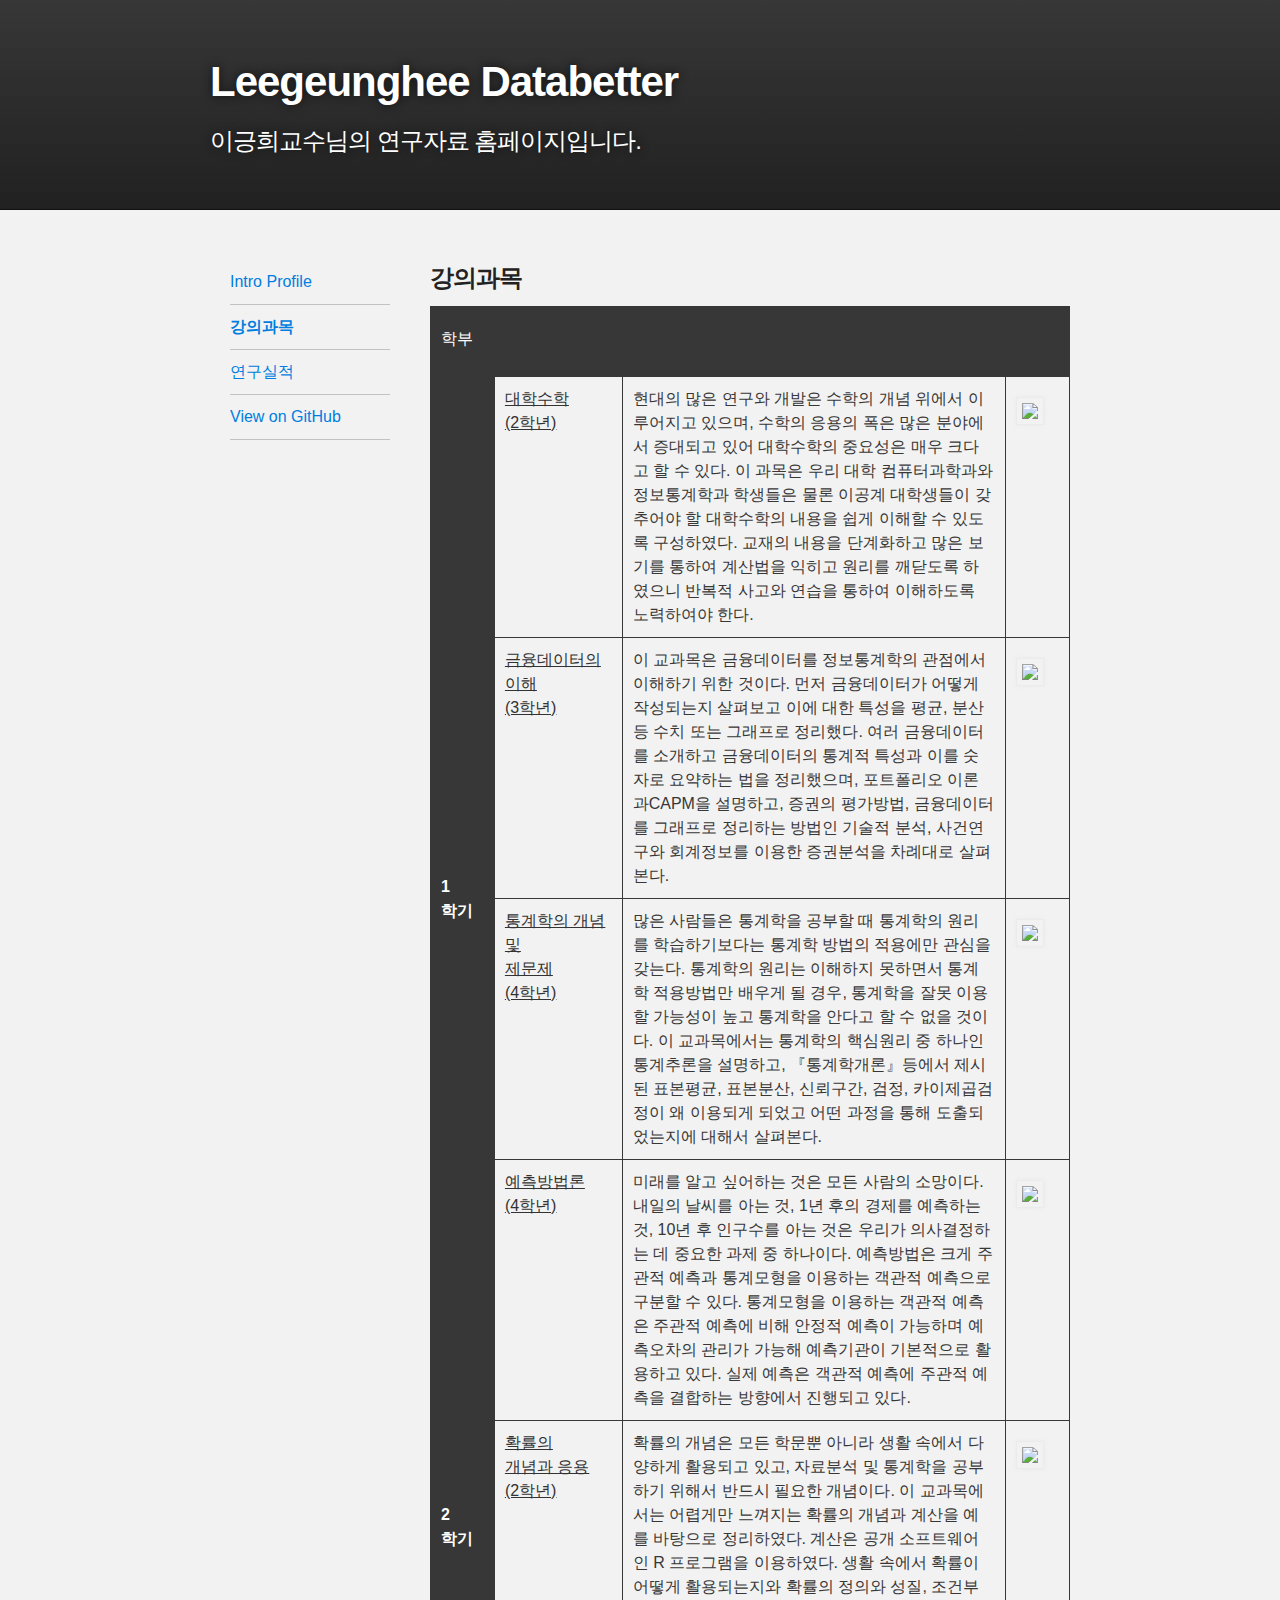
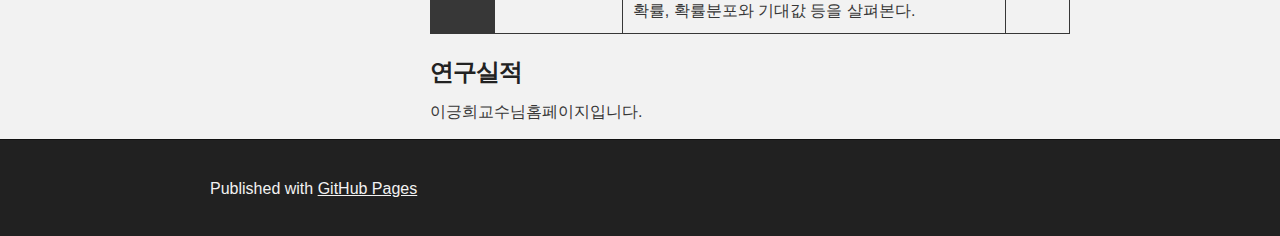
==== lecture.html @ 4a2f998e "Add files via upload" ====
<!DOCTYPE html>
<html>

  <head>
    <meta charset='utf-8'>
    <meta http-equiv="X-UA-Compatible" content="chrome=1">
    <meta name="description" content="Databetter01.GitHub.io : ">

    <link rel="stylesheet" type="text/css" media="screen" href="stylesheets/stylesheet.css">

    <title>Leegeunghee Databetter</title>
  </head>

  <body>

    <!-- HEADER -->
    <div id="header_wrap" class="outer">
        <header class="inner">
          <!--<a id="forkme_banner" href="https://github.com/databetter01">View on GitHub</a>-->

          <h1 id="project_title">Leegeunghee Databetter</h1>
          <h2 id="project_tagline">이긍희교수님의 연구자료 홈페이지입니다.</h2>

        </header>
    </div>

    <!-- MAIN CONTENT -->
    <div id="main_content_wrap" class="outer">
    
      <section id="main_content" class="inner_Wrap">
        <div class="left">
          <ul>
            <li><a href="profile.html">Intro Profile</a></li>
            <li class="on"><a href="lecture.html">강의과목</a></li>
            <li><a href="research.html">연구실적</a></li>
            <li><a href="https://github.com/databetter01">View on GitHub</a></li>
            </ul>
        </div>
        <div class="right">
        <h3>
<a id="welcome-to-github-pages" class="anchor" href="#welcome-to-github-pages" aria-hidden="true"><span aria-hidden="true" class="octicon octicon-link"></span></a>강의과목</h3>
 <div class="tbl">
  <table border="0" cellpadding="0" cellspacing="0">
		<col width="10%">
		    <col width="20%">
		    <col width="*">
             <col width="10%">

		<tr>
			<th colspan="4"><p>학부</p></th>
			</tr>
		<tr>
			<th rowspan="4" bgcolor="#444444" style="vertical-align:middle"> <strong>1<br>학기</strong></td>
			<td><a href="https://github.com/databetter01/lecture" target="new">대학수학<br> (2학년)</a></td>
			<td>현대의 많은 연구와 개발은 수학의 개념 위에서 이루어지고 있으며, 수학의 응용의 폭은 많은 분야에서 증대되고 있어 대학수학의 중요성은 매우 크다고 할 수 있다. 이 과목은 우리 대학 컴퓨터과학과와 정보통계학과 학생들은 물론 이공계 대학생들이 갖추어야 할 대학수학의 내용을 쉽게 이해할 수 있도록 구성하였다. 교재의 내용을 단계화하고 많은 보기를 통하여 계산법을 익히고 원리를 깨닫도록 하였으니 반복적 사고와 연습을 통하여 이해하도록 노력하여야 한다. </td>
			<td><img src="http://faculty.knou.ac.kr/~geunghee/images/stit_c_00.gif"></td>
		</tr>
		<tr>
		  <td><a href="https://github.com/databetter01/lecture" target="new">금융데이터의<br> 이해<br> (3학년)</a></td>
			<td>이 교과목은 금융데이터를 정보통계학의 관점에서 이해하기 위한 것이다. 먼저 금융데이터가 어떻게 작성되는지 살펴보고 이에 대한 특성을 평균, 분산 등 수치 또는 그래프로 정리했다. 여러 금융데이터를 소개하고 금융데이터의 통계적 특성과 이를 숫자로 요약하는 법을 정리했으며, 포트폴리오 이론과CAPM을 설명하고, 증권의 평가방법, 금융데이터를 그래프로 정리하는 방법인 기술적 분석, 사건연구와 회계정보를 이용한 증권분석을 차례대로 살펴본다.</td>
			<td><img src="http://faculty.knou.ac.kr/~geunghee/images/stit_c_01.gif" ></td>
		</tr>
        <tr>
          <td><a href="https://github.com/databetter01/lecture" target="new">통계학의 개념<br> 및<br> 제문제<br> (4학년)</a></td>
			<td>많은 사람들은 통계학을 공부할 때 통계학의 원리를 학습하기보다는 통계학 방법의 적용에만 관심을 갖는다. 통계학의 원리는 이해하지 못하면서 통계학 적용방법만 배우게 될 경우, 통계학을 잘못 이용할 가능성이 높고 통계학을 안다고 할 수 없을 것이다. 이 교과목에서는 통계학의 핵심원리 중 하나인 통계추론을 설명하고, 『통계학개론』등에서 제시된 표본평균, 표본분산, 신뢰구간, 검정, 카이제곱검정이 왜 이용되게 되었고 어떤 과정을 통해 도출되었는지에 대해서 살펴본다. 
</td>
			<td><img src="http://faculty.knou.ac.kr/~geunghee/images/stit_c_02.gif"></td>
		</tr>
        <tr>
          <td><a href="https://github.com/databetter01/lecture" target="new">예측방법론<br> (4학년)</a></td>
			<td>미래를 알고 싶어하는 것은 모든 사람의 소망이다. 내일의 날씨를 아는 것, 1년 후의 경제를 예측하는 것, 10년 후 인구수를 아는 것은 우리가 의사결정하는 데 중요한 과제 중 하나이다. 예측방법은 크게 주관적 예측과 통계모형을 이용하는 객관적 예측으로 구분할 수 있다. 통계모형을 이용하는 객관적 예측은 주관적 예측에 비해 안정적 예측이 가능하며 예측오차의 관리가 가능해 예측기관이 기본적으로 활용하고 있다. 실제 예측은 객관적 예측에 주관적 예측을 결합하는 방향에서 진행되고 있다.

</td>
			<td><img src="http://faculty.knou.ac.kr/~geunghee/images/stit_c_03.gif" ></td>
		</tr>
        
		<tr>
			<th bgcolor="#444444" style="vertical-align:middle""> <strong>2<br>학기</strong></td>
			<td><a href="https://github.com/databetter01/lecture" target="new">확률의<br> 개념과 응용<br>(2학년)</a>
</td>
			<td>확률의 개념은 모든 학문뿐 아니라 생활 속에서 다양하게 활용되고 있고, 자료분석 및 통계학을 공부하기 위해서 반드시 필요한 개념이다. 이 교과목에서는 어렵게만 느껴지는 확률의 개념과 계산을 예를 바탕으로 정리하였다. 계산은 공개 소프트웨어인 R 프로그램을 이용하였다. 생활 속에서 확률이 어떻게 활용되는지와 확률의 정의와 성질, 조건부 확률, 확률분포와 기대값 등을 살펴본다. 
</td>
			<td><img src="http://faculty.knou.ac.kr/~geunghee/images/stit_c_04.gif" width="100"></td>
		</tr>
		
		
		</table>


 </div>
<h3>
<a id="designer-templates" class="anchor" href="#designer-templates" aria-hidden="true"><span aria-hidden="true" class="octicon octicon-link"></span></a>연구실적</h3>

<p>이긍희교수님홈페이지입니다.</p>
		</div>
      </section>
    </div>

    <!-- FOOTER  -->
    <div id="footer_wrap" class="outer">
      <footer class="inner">
        <p>Published with <a href="https://pages.github.com">GitHub Pages</a></p>
      </footer>
    </div>

    

  </body>
</html>
---- stylesheets/stylesheet.css ----
/*******************************************************************************
Slate Theme for GitHub Pages
by Jason Costello, @jsncostello
*******************************************************************************/

@import url(github-light.css);

/*******************************************************************************
MeyerWeb Reset
*******************************************************************************/

html, body, div, span, applet, object, iframe,
h1, h2, h3, h4, h5, h6, p, blockquote, pre,
a, abbr, acronym, address, big, cite, code,
del, dfn, em, img, ins, kbd, q, s, samp,
small, strike, strong, sub, sup, tt, var,
b, u, i, center,
dl, dt, dd, ol, ul, li,
fieldset, form, label, legend,
table, caption, tbody, tfoot, thead, tr, th, td,
article, aside, canvas, details, embed,
figure, figcaption, footer, header, hgroup,
menu, nav, output, ruby, section, summary,
time, mark, audio, video {
  margin: 0;
  padding: 0;
  border: 0;
  font: inherit;
  vertical-align: baseline;
}

/* HTML5 display-role reset for older browsers */
article, aside, details, figcaption, figure,
footer, header, hgroup, menu, nav, section {
  display: block;
}

ol, ul {
  list-style: none;
}

table {
  border-collapse: collapse;
  border-spacing: 0;
}

/*******************************************************************************
Theme Styles
*******************************************************************************/

body {
  box-sizing: border-box;
  color:#373737;
  background: #212121;
  font-size: 16px;
  font-family: 'Myriad Pro', Calibri, Helvetica, Arial, sans-serif;
  line-height: 1.5;
  -webkit-font-smoothing: antialiased;
}

h1, h2, h3, h4, h5, h6 {
  margin: 10px 0;
  font-weight: 700;
  color:#222222;
  font-family: 'Lucida Grande', 'Calibri', Helvetica, Arial, sans-serif;
  letter-spacing: -1px;
}

h1 {
  font-size: 36px;
  font-weight: 700;
}

h2 {
  padding-bottom: 10px;
  font-size: 32px;
  background: url('http://faculty.knou.ac.kr/~geunghee/images/bg_hr.png') repeat-x bottom;
}

h3 {
  font-size: 24px;
}

h4 {
  font-size: 21px;
}

h5 {
  font-size: 18px;
}

h6 {
  font-size: 16px;
}

p {
  margin: 10px 0 15px 0;
}

footer p {
  color: #f2f2f2;
}

a {
  text-decoration: none;
  color: #007edf;
  text-shadow: none;

  transition: color 0.5s ease;
  transition: text-shadow 0.5s ease;
  -webkit-transition: color 0.5s ease;
  -webkit-transition: text-shadow 0.5s ease;
  -moz-transition: color 0.5s ease;
  -moz-transition: text-shadow 0.5s ease;
  -o-transition: color 0.5s ease;
  -o-transition: text-shadow 0.5s ease;
  -ms-transition: color 0.5s ease;
  -ms-transition: text-shadow 0.5s ease;
}

a:hover, a:focus {text-decoration: underline;}

footer a {
  color: #F2F2F2;
  text-decoration: underline;
}

em {
  font-style: italic;
}

strong {
  font-weight: bold;
}

img {
  position: relative;
  margin: 0 auto;
  max-width: 739px;
  padding: 5px;
  margin: 10px 0 10px 0;
  border: 1px solid #ebebeb;

  box-shadow: 0 0 5px #ebebeb;
  -webkit-box-shadow: 0 0 5px #ebebeb;
  -moz-box-shadow: 0 0 5px #ebebeb;
  -o-box-shadow: 0 0 5px #ebebeb;
  -ms-box-shadow: 0 0 5px #ebebeb;
}

p img {
  display: inline;
  margin: 0;
  padding: 0;
  vertical-align: middle;
  text-align: center;
  border: none;
}

pre, code {
  width: 100%;
  color: #222;
  background-color: #fff;

  font-family: Monaco, "Bitstream Vera Sans Mono", "Lucida Console", Terminal, monospace;
  font-size: 14px;

  border-radius: 2px;
  -moz-border-radius: 2px;
  -webkit-border-radius: 2px;
}

pre {
  width: 100%;
  padding: 10px;
  box-shadow: 0 0 10px rgba(0,0,0,.1);
  overflow: auto;
}

code {
  padding: 3px;
  margin: 0 3px;
  box-shadow: 0 0 10px rgba(0,0,0,.1);
}

pre code {
  display: block;
  box-shadow: none;
}

blockquote {
  color: #666;
  margin-bottom: 20px;
  padding: 0 0 0 20px;
  border-left: 3px solid #bbb;
}


ul, ol, dl {
  margin-bottom: 15px
}

ul {
  list-style-position: inside;
  list-style: disc;
  padding-left: 20px;
}

ol {
  list-style-position: inside;
  list-style: decimal;
  padding-left: 20px;
}

dl dt {
  font-weight: bold;
}

dl dd {
  padding-left: 20px;
  font-style: italic;
}

dl p {
  padding-left: 20px;
  font-style: italic;
}

hr {
  height: 1px;
  margin-bottom: 5px;
  border: none;
  background: url('http://faculty.knou.ac.kr/~geunghee/images/bg_hr.png') repeat-x center;
}

table {
  border: 1px solid #373737;
  margin-bottom: 20px;
  text-align: left;
 }

th {
  font-family: 'Lucida Grande', 'Helvetica Neue', Helvetica, Arial, sans-serif;
  padding: 10px;
  background: #373737;
  color: #fff;
 }

td {
  padding: 10px;
  border: 1px solid #373737;
 }

form {
  background: #f2f2f2;
  padding: 20px;
}

/*******************************************************************************
Full-Width Styles
*******************************************************************************/

.outer {
  width: 100%;
  display:inline-block
}

.inner {
  position: relative;
  max-width: 860px;
  padding: 20px 10px;
  margin: 0 auto;
  height:100%; 
  
  
}
.inner_Wrap {
  position: relative;
  max-width: 860px;
  padding: 20px 10px;
  margin: 0 auto;
  height:500px; 
  
  
}
.left {
	position: relative;
	float:left;
  width: 210px;
 margin-top:10px;

}
.right {
	position: relative;
	float:right;
  width: 640px;


}

.left > ul > li {width:160px; border-bottom:1px solid #c2c2c2; padding:10px 0; list-style:none;}
.left > ul > li.first {width:160px; border-top:1px solid #c2c2c2; padding:10px 0}
.left > ul > li.on {font-weight:bold}
.tbl {width:100%}
.tbl table td  {vertical-align:top}
.tbl table td a{text-decoration:underline; color:#333}
#forkme_banner {
  display: block;
  position: absolute;
  top:0;
  right: 10px;
  z-index: 10;
  padding: 10px 50px 10px 10px;
  color: #fff;
  background: url('http://faculty.knou.ac.kr/~geunghee/images/blacktocat.png') #0090ff no-repeat 95% 50%;
  font-weight: 700;
  box-shadow: 0 0 10px rgba(0,0,0,.5);
  border-bottom-left-radius: 2px;
  border-bottom-right-radius: 2px;
}

#header_wrap {
  background: #212121;
  background: -moz-linear-gradient(top, #373737, #212121);
  background: -webkit-linear-gradient(top, #373737, #212121);
  background: -ms-linear-gradient(top, #373737, #212121);
  background: -o-linear-gradient(top, #373737, #212121);
  background: linear-gradient(top, #373737, #212121);
}

#header_wrap .inner {
  padding: 50px 10px 30px 10px;
}

#project_title {
  margin: 0;
  color: #fff;
  font-size: 42px;
  font-weight: 700;
  text-shadow: #111 0px 0px 10px;
}

#project_tagline {
  color: #fff;
  font-size: 24px;
  font-weight: 300;
  background: none;
  text-shadow: #111 0px 0px 10px;
}

#downloads {
  position: absolute;
  width: 210px;
  z-index: 10;
  bottom: -40px;
  right: 0;
  height: 70px;
  background: url('http://faculty.knou.ac.kr/~geunghee/images/icon_download.png') no-repeat 0% 90%;
}

.zip_download_link {
  display: block;
  float: right;
  width: 90px;
  height:70px;
  text-indent: -5000px;
  overflow: hidden;
  background: url(http://faculty.knou.ac.kr/~geunghee/images/sprite_download.png) no-repeat bottom left;
}

.tar_download_link {
  display: block;
  float: right;
  width: 90px;
  height:70px;
  text-indent: -5000px;
  overflow: hidden;
  background: url(http://faculty.knou.ac.kr/~geunghee/images/sprite_download.png) no-repeat bottom right;
  margin-left: 10px;
}

.zip_download_link:hover {
  background: url(http://faculty.knou.ac.kr/~geunghee/images/sprite_download.png) no-repeat top left;
}

.tar_download_link:hover {
  background: url(http://faculty.knou.ac.kr/~geunghee/images/sprite_download.png) no-repeat top right;
}

#main_content_wrap {
  background: #f2f2f2;
  border-top: 1px solid #111;
  border-bottom: 1px solid #111;
}

#main_content {
  padding-top: 40px;
}

#footer_wrap {
  background: #212121; clear:both
}



/*******************************************************************************
Small Device Styles
*******************************************************************************/

@media screen and (max-width: 480px) {
  body {
    font-size:14px;
  }

  #downloads {
    display: none;
  }

  .inner {
    min-width: 320px;
    max-width: 480px;
  }

  #project_title {
  font-size: 32px;
  }

  h1 {
    font-size: 28px;
  }

  h2 {
    font-size: 24px;
  }

  h3 {
    font-size: 21px;
  }

  h4 {
    font-size: 18px;
  }

  h5 {
    font-size: 14px;
  }

  h6 {
    font-size: 12px;
  }

  code, pre {
    min-width: 320px;
    max-width: 480px;
    font-size: 11px;
  }

}
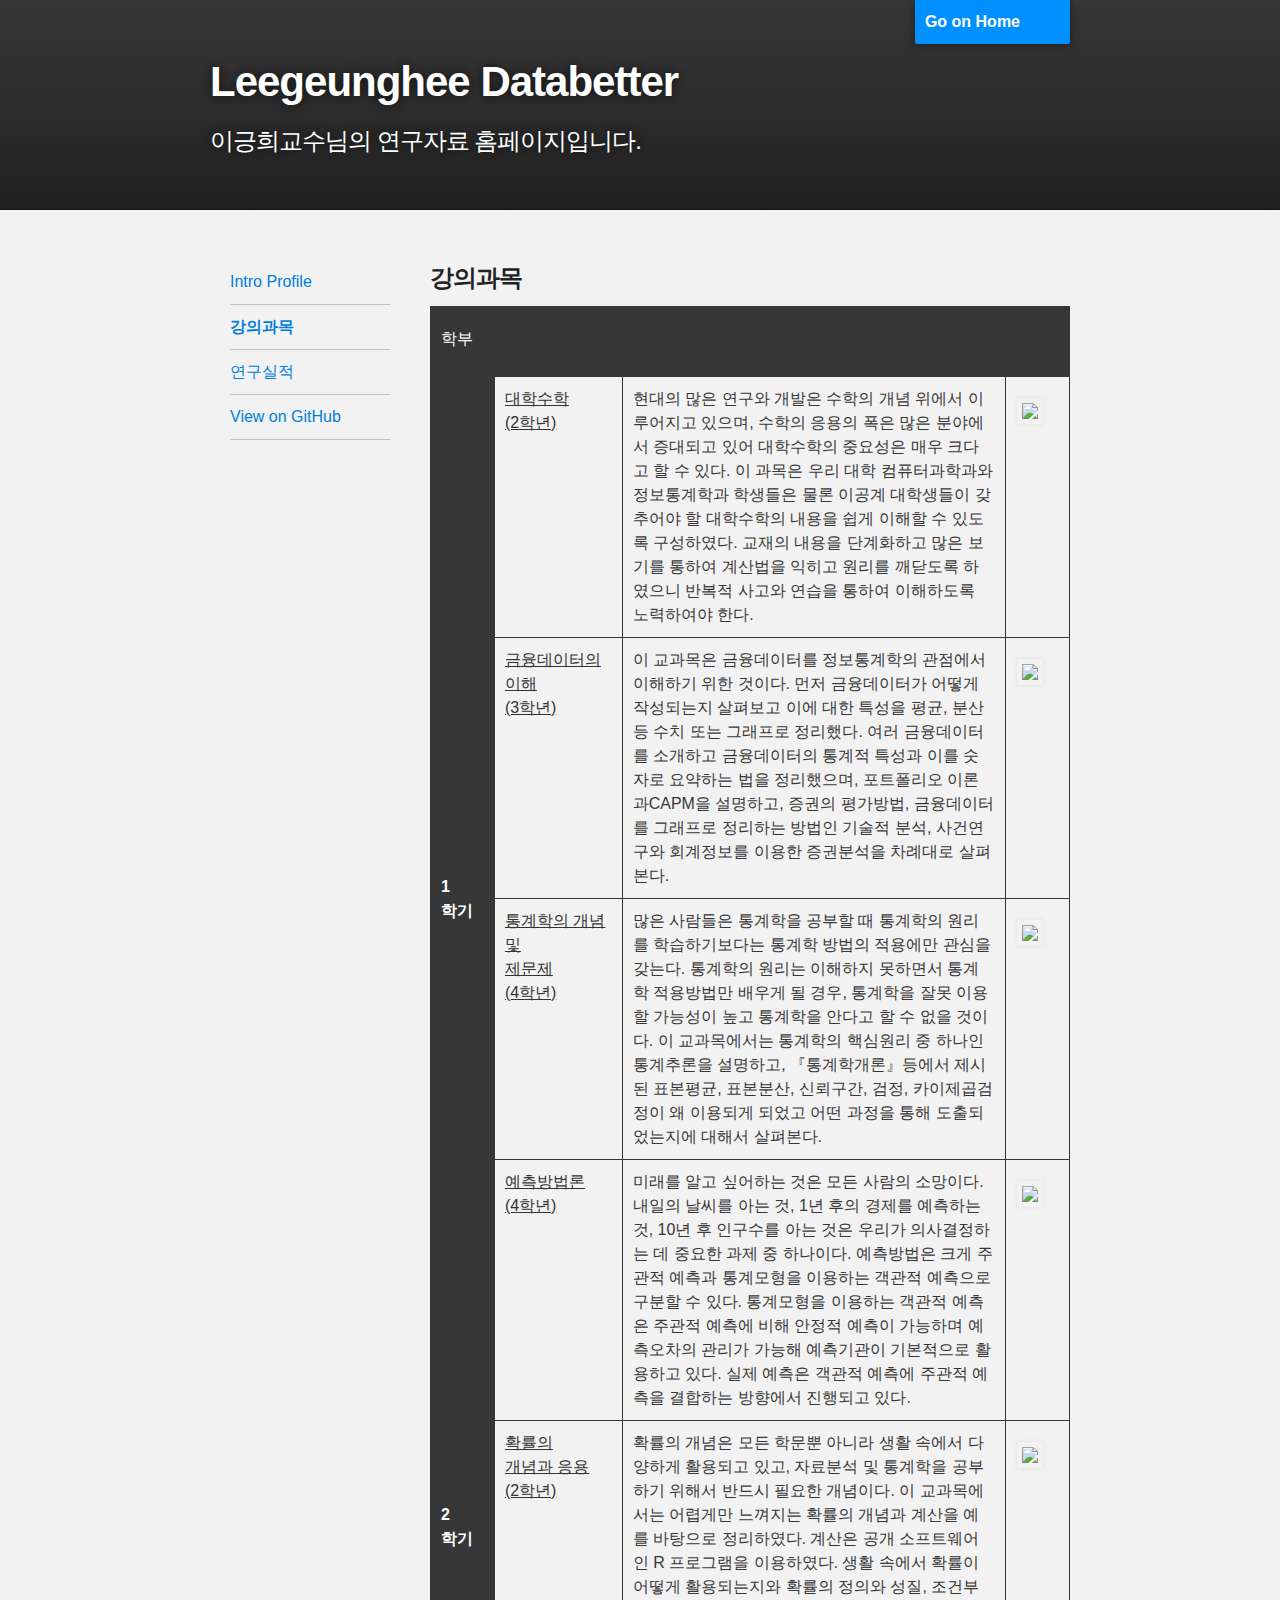
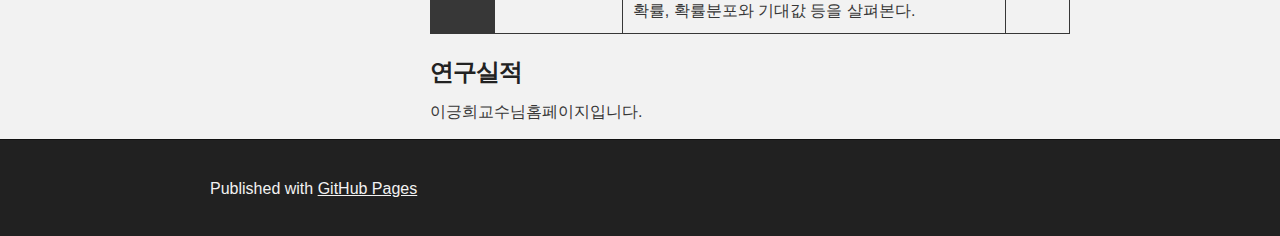
==== commit 3b09659e: "home add" ====
--- a/lecture.html
+++ b/lecture.html
@@ -16,7 +16,7 @@
     <!-- HEADER -->
     <div id="header_wrap" class="outer">
         <header class="inner">
-          <!--<a id="forkme_banner" href="https://github.com/databetter01">View on GitHub</a>-->
+          <a id="forkme_banner" href="https://nololy79.github.io">Go on Home</a>
 
           <h1 id="project_title">Leegeunghee Databetter</h1>
           <h2 id="project_tagline">이긍희교수님의 연구자료 홈페이지입니다.</h2>
